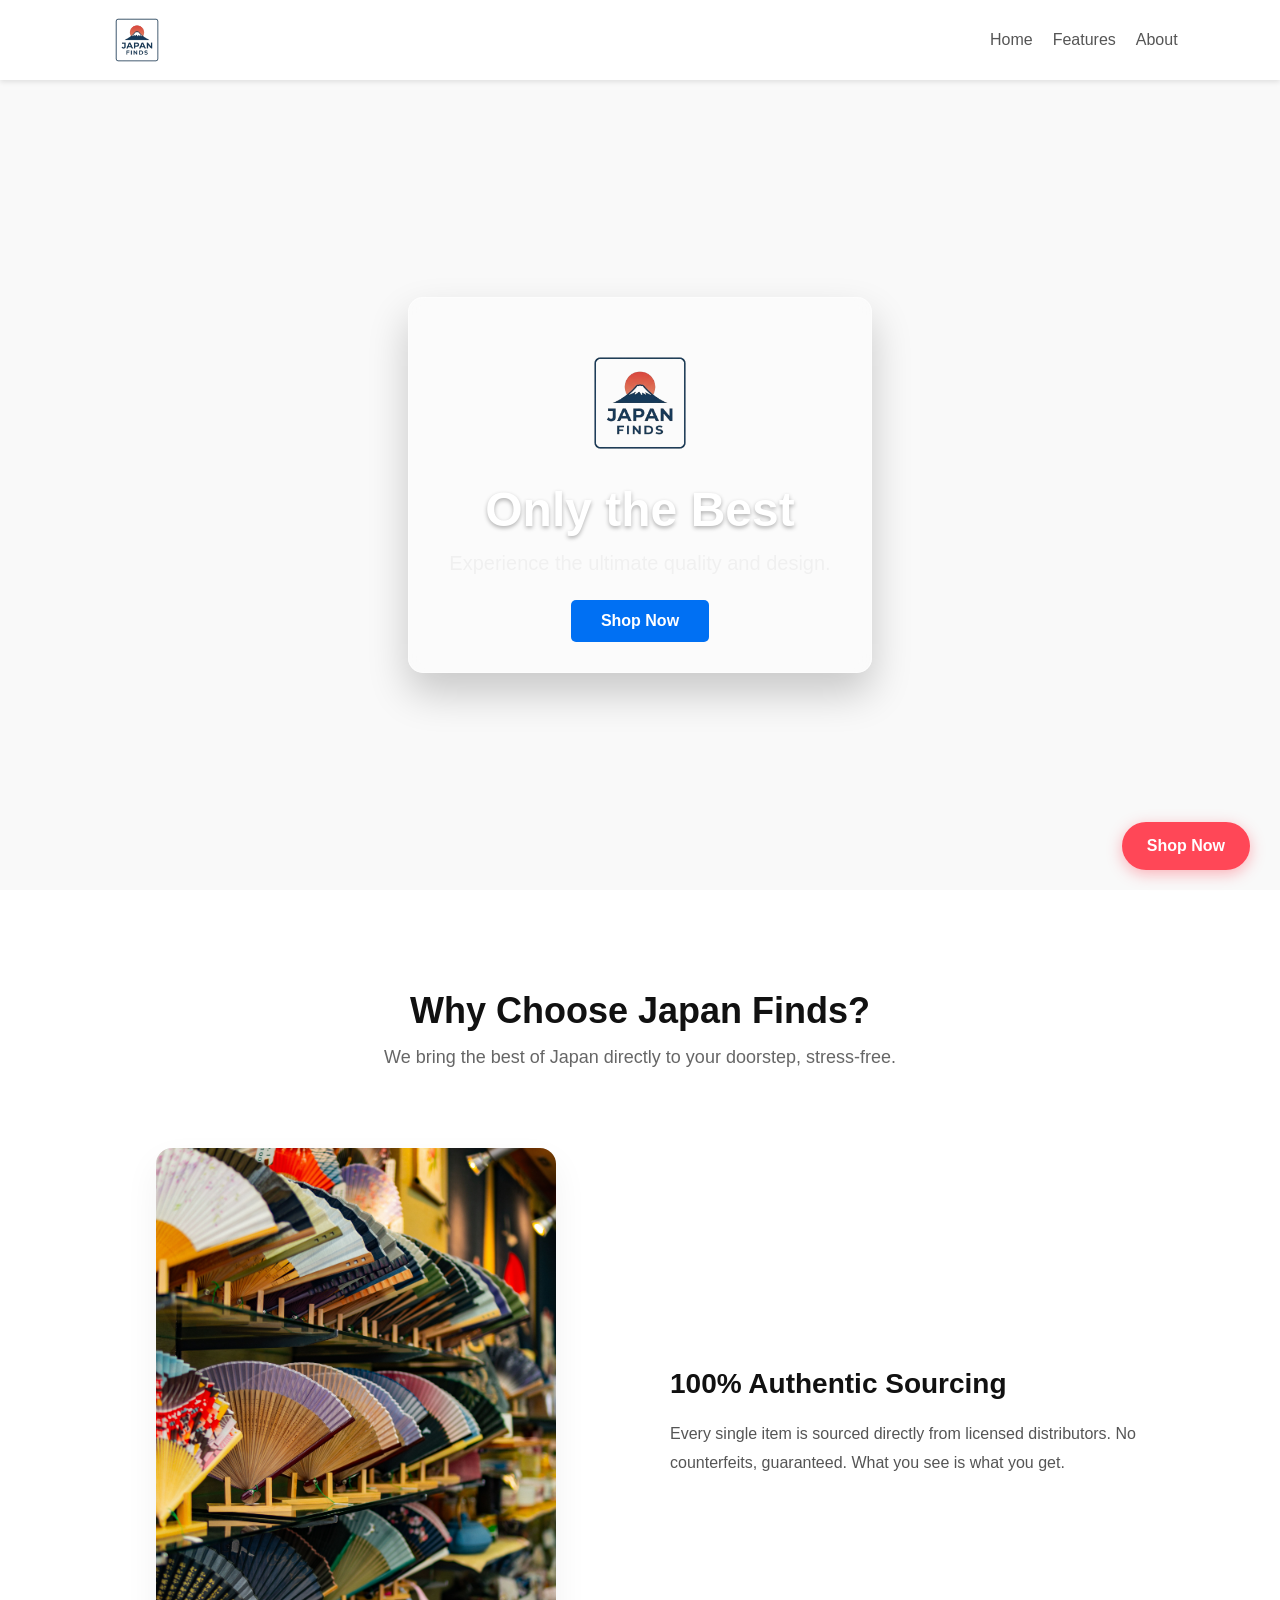
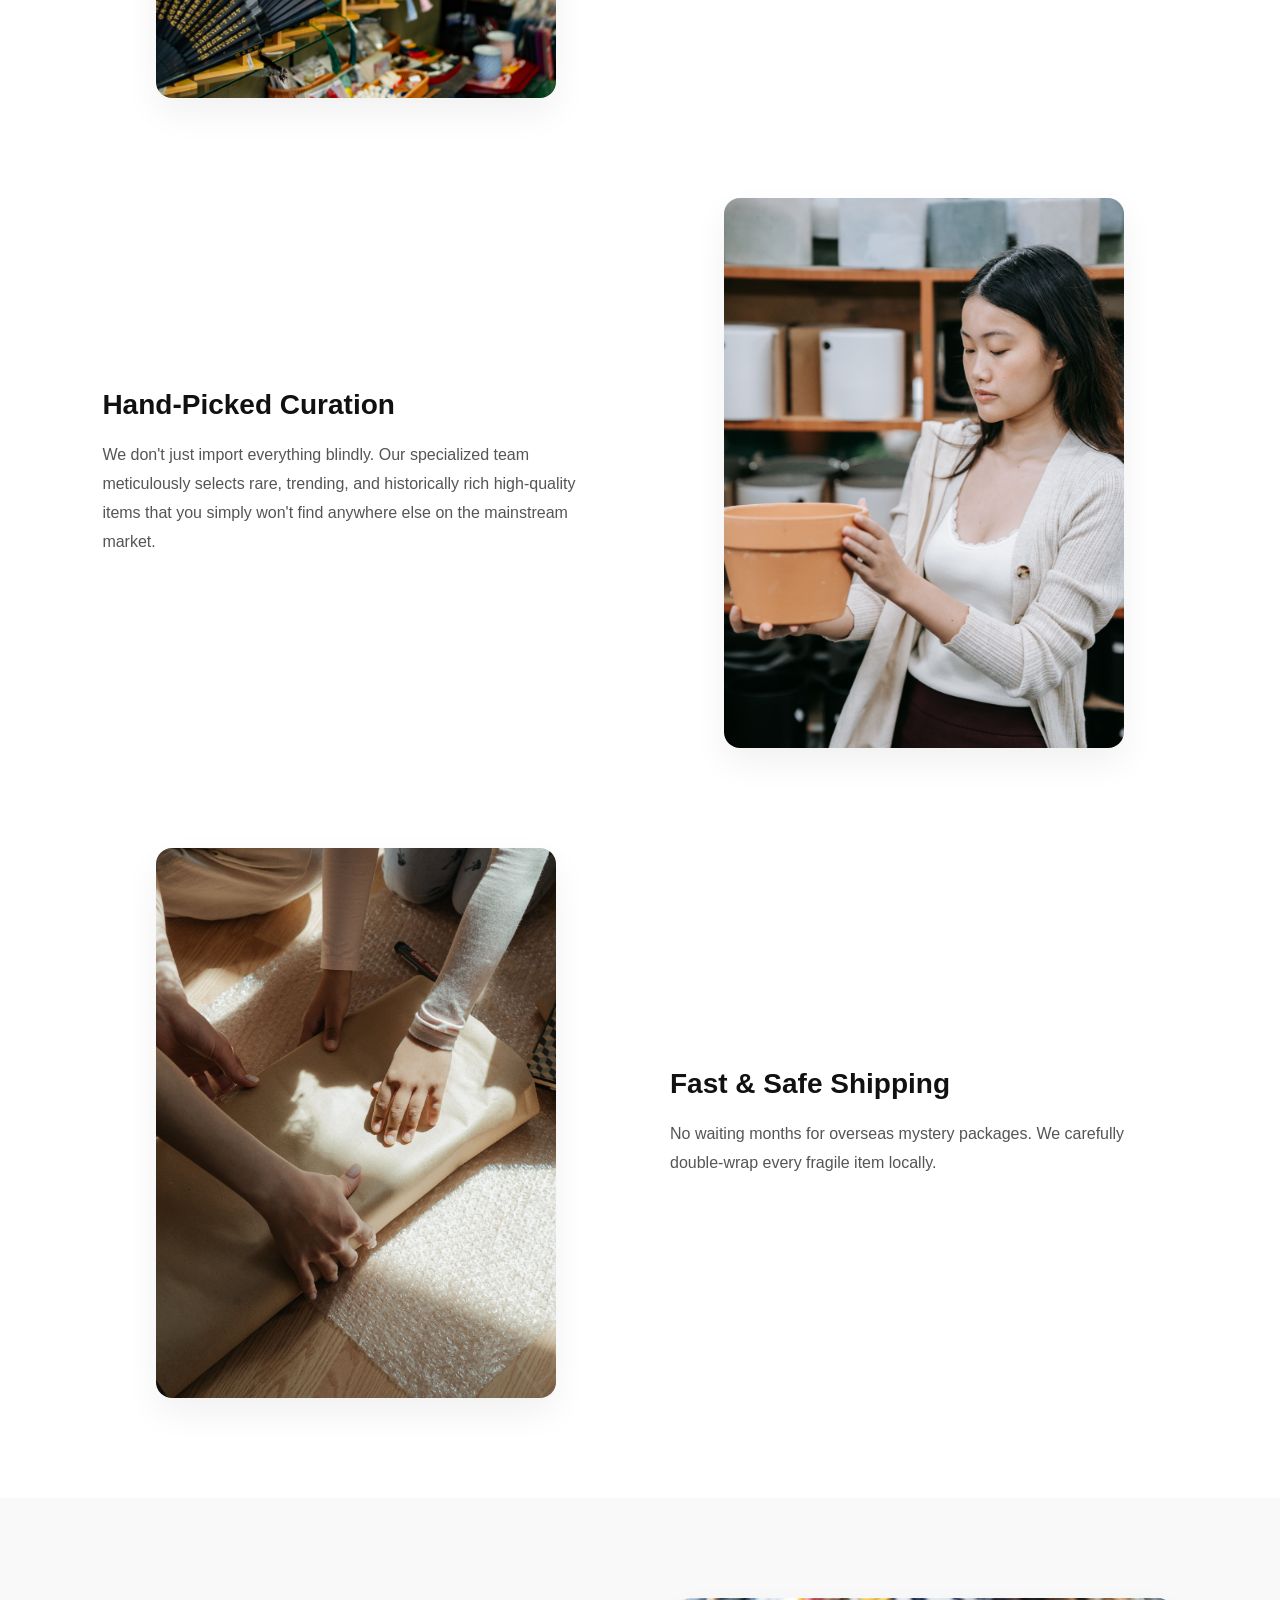
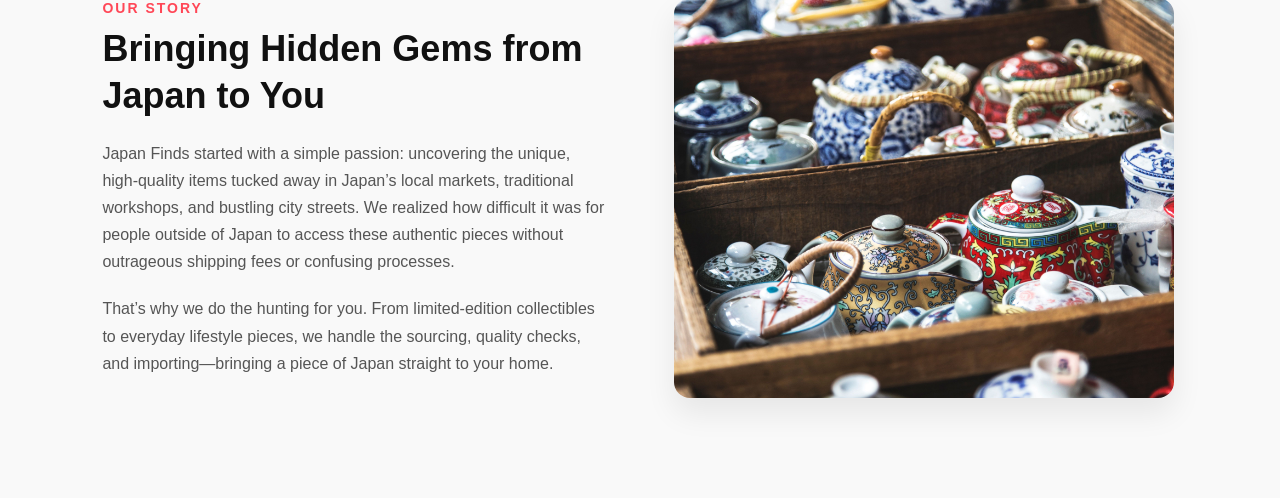
==== index.html @ 5e168fff "fixed index configuration" ====
<!DOCTYPE html>
<html lang="en">
<head>
    <meta charset="UTF-8">
    <meta name="viewport" content="width=device-width, initial-scale=1.0">
    <title>Japan FInds</title>
    <link rel="stylesheet" href="yelah.css">
</head>
<body>

    <header class="navbar">
        <div class="logo"><img src="Images/JapanFindsLogo.png" alt="Japan Finds Logo"></div>
        <nav>
            <ul class="nav-links">
                <li><a href="#home">Home</a></li>
                <li><a href="#features">Features</a></li>
                <li><a href="#about">About</a></li>
            </ul>
        </nav>
    </header>

    <section id="home" class="hero-section">
        <div class="hero-content">
            <img src="Images/JapanFindsLogo.png" class="hero-logo">

            <h1>Only the Best</h1>
            <p>Experience the ultimate quality and design.</p>
            <a class="hero-btn" href="https://www.facebook.com/profile.php?id=61590052696193&sk=photos">Shop Now</a>
        </div>
    </section>

    <!-- Why Choose Us Section -->
    <section class="features-section" id="features">
        <div class="section-header">
            <h2>Why Choose Japan Finds?</h2>
            <p>We bring the best of Japan directly to your doorstep, stress-free.</p>
        </div>

        <div class="features-container">
            <div class="feature-row">
                <div class="feature-image-box">
                    <img src="Images/AuthenticSource.jpg" alt="100% Authentic Products" class="feature-img">
                </div>
                <div class="feature-text-box">
                    <h3>100% Authentic Sourcing</h3>
                    <p>Every single item is sourced directly from licensed distributors. No counterfeits, guaranteed. What you see is what you get.</p>
                </div>
            </div>

            <div class="feature-row">
                <div class="feature-image-box">
                    <img src="Images/HandPicked.jpg" alt="Hand-Picked Curation" class="feature-img">
                </div>
                <div class="feature-text-box">
                    <h3>Hand-Picked Curation</h3>
                    <p>We don't just import everything blindly. Our specialized team meticulously selects rare, trending, and historically rich high-quality items that you simply won't find anywhere else on the mainstream market.</p>
                </div>
            </div>

            <div class="feature-row">
                <div class="feature-image-box">
                    <img src="Images/DoubleWrap.jpg" alt="Fast & Safe Shipping" class="feature-img">
                </div>
                <div class="feature-text-box">
                    <h3>Fast & Safe Shipping</h3>
                    <p>No waiting months for overseas mystery packages. We carefully double-wrap every fragile item locally.</p>
                </div>
            </div>
        </div>
    </section>
    
    <section class="about-section" id="about">
        <div class="about-container">
            
            <div class="about-text">
                <span>Our Story</span>
                <h2>Bringing Hidden Gems from Japan to You</h2>
                <p>
                    Japan Finds started with a simple passion: uncovering the unique, high-quality items tucked away in Japan’s local markets, traditional workshops, and bustling city streets. We realized how difficult it was for people outside of Japan to access these authentic pieces without outrageous shipping fees or confusing processes.
                </p>
                <p>
                    That’s why we do the hunting for you. From limited-edition collectibles to everyday lifestyle pieces, we handle the sourcing, quality checks, and importing—bringing a piece of Japan straight to your home.
                </p>
            </div>

            <div class="about-image-box">
                <img src="Images/OurStory.jpg" alt="Sourcing products in Japan" class="about-img">
            </div>

        </div>
    </section>

    <a class="floating-btn" href="https://www.facebook.com/profile.php?id=61590052696193&sk=photos">Shop Now</a>

</body>
</html>
---- yelah.css ----
/* Base Resets */
* {
    margin: 0;
    padding: 0;
    box-sizing: border-box;
    font-family: 'Segoe UI', Tahoma, Geneva, Verdana, sans-serif;
    scroll-behavior: smooth;
}

body {
    background-color: #f9f9f9;
    color: #333;
}

/* 1. Header Navigation */
.navbar {
    display: flex;
    justify-content: space-between;
    align-items: center;
    padding: 5px 8%;
    background-color: #ffffff;
    box-shadow: 0 2px 5px rgba(0,0,0,0.1);
    position: sticky;
    top: 0;
    z-index: 1000;
}

.logo img {
    height: 70px;
    width: auto;
    display: block;
}

.nav-links {
    list-style: none;
    display: flex;
    gap: 20px;
}

.nav-links a {
    text-decoration: none;
    color: #555;
    font-weight: 500;
    transition: color 0.3s;
}

.nav-links a:hover {
    color: #0070f3;
}

/* 2. Hero Section (Huge Product Photo) */
.hero-section {
    height: 90vh;
    background-size: cover;
    background-position: center;
    background-repeat: no-repeat;
    display: flex;
    justify-content: center;
    align-items: center;
    text-align: center;
    border-top: 5px 8% #1d3a55;
    color: #fff;
    
    /* 1. Link the animation name, set total duration (e.g., 12 seconds), and make it loop infinitely */
    animation: heroCarousel 12s infinite; 
}

.hero-content {
    background-color: rgba(255, 255, 255, 0.329); /* White with 15% opacity */
    backdrop-filter: blur(8px);                  /* Frosts the image behind the card */
    -webkit-backdrop-filter: blur(8px); 
    
    padding: 30px 40px;
    border: 1px solid rgba(255, 255, 255, 0.562); /* Subtle border highlight */
    border-radius: 15px;

    max-width: 650px;
    margin: 0 auto;
    z-index: 5;
    box-shadow: 0 20px 40px rgba(0, 0, 0, 0.2);
}

/* Controlling the Logo size inside the box */
.hero-logo {
    max-width: 150px; /* Adjust this to size your logo file perfectly */
    height: auto;
    margin-bottom: 20px;
    display: inline-block;
    margin-top: 0px;
    margin-bottom: 0px;
}

/* Typography styles inside the card */
.hero-content h1 {
    font-size: 42px;
    color: #ffffff; 
    margin-bottom: 15px;
    text-shadow: 0 2px 4px rgba(0,0,0,0.3);
}

.hero-content p {
    font-size: 18px;
    color: #f0f0f0;
    margin-bottom: 30px;
}

/* 2. Define the Carousel Animation Frames */
@keyframes heroCarousel {
    0%, 30% {
        background-image: url(Images/MainImage1.jpg);
    }
    
    35%, 65% {
        background-image: url(Images/MainImage2.jpg);
    }
    
    70%, 100% {
        background-image: url(Images/MainImage3.jpg);
    }
}

.hero-content h1 {
    font-size: 48px;
    margin-bottom: 15px;
}

.hero-content p {
    font-size: 20px;
    margin-bottom: 25px;
}

.hero-btn {
    display: inline-block;
    padding: 12px 30px;
    background-color: #0070f3;
    color: #fff;
    text-decoration: none;
    border-radius: 5px;
    font-weight: bold;
    transition: background 0.3s;
}

.hero-btn:hover {
    background-color: #0051b3;
}

/* 3. Persistent Floating Button */
.floating-btn {
    position: fixed;
    bottom: 30px;
    right: 30px;
    background-color: #ff4757;
    color: white;
    padding: 15px 25px;
    border-radius: 50px;
    text-decoration: none;
    font-weight: bold;
    box-shadow: 0 4px 15px rgba(255, 71, 87, 0.4);
    z-index: 9999; /* Ensures it stays on top of everything else */
    transition: transform 0.2s, background-color 0.3s;
}

.floating-btn:hover {
    background-color: #ff2a3b;
    transform: scale(1.05); /* Slight pop effect on hover */
}

/* Dummy content spacing for testing the scroll */
.content-section {
    padding: 60px 8%;
    text-align: center;
}

.spacer {
    height: 600px; /* Forces page length to test scrolling */
}

/* 4. Why Choose Us Section */
.features-section {
    padding: 100px 8%;
    background-color: #ffffff;
}

.section-header {
    text-align: center;
    margin-bottom: 80px;
}

.section-header h2 {
    font-size: 36px;
    color: #111;
    margin-bottom: 15px;
}

.section-header p {
    color: #666;
    font-size: 18px;
}

/* Container holds the rows stacked vertically */
.features-container {
    display: flex;
    flex-direction: column;
    gap: 100px; /* Large space between each feature block */
    max-width: 1100px;
    margin: 0 auto;
}

/* Individual Feature Row Setup */
.feature-row {
    display: flex;
    align-items: center; /* Centers text vertically next to your image */
    justify-content: space-between;
    gap: 60px;
}

/* MAGIC INGREDIENT: Reverses the direction of the SECOND row automatically */
.feature-row:nth-child(even) {
    flex-direction: row-reverse;
}

/* Box sizes */
.feature-image-box, .feature-text-box {
    flex: 1;
}

/* Specific styling for your vertical image dimensions */
.feature-img {
    width: 100%;
    max-width: 400px;  /* Keeps the portrait image from getting overly massive */
    height: 550px;     /* Set a tall height to optimize vertical images */
    object-fit: cover; /* Keeps image ratios perfect without squishing */
    border-radius: 16px;
    box-shadow: 0 15px 35px rgba(0,0,0,0.06);
    display: block;
    margin: 0 auto;
}

/* Text Content within rows */
.feature-text-box h3 {
    font-size: 28px;
    color: #111;
    margin-bottom: 20px;
}

.feature-text-box p {
    color: #555;
    font-size: 16px;
    line-height: 1.8;
}

/* Mobile Responsiveness: Stacks nicely on phones */
@media (max-width: 768px) {
    .feature-row, .feature-row:nth-child(even) {
        flex-direction: column; /* Force everything to stack linearly on mobile */
        gap: 30px;
        text-align: center;
    }
    
    .feature-img {
        height: 400px; /* Scales down image height slightly on mobile screen frames */
    }
}

/* 5. About Section */
.about-section {
    padding: 100px 8%;
    background-color: #f9f9f9; /* Slightly off-white to contrast against the features section */
}

.about-container {
    display: flex;
    align-items: center;
    justify-content: space-between;
    gap: 60px;
    max-width: 1200px;
    margin: 0 auto;
}

/* Text Column Configuration */
.about-text {
    flex: 1;
    text-align: left;
}

.about-text span {
    font-size: 14px;
    text-transform: uppercase;
    letter-spacing: 2px;
    color: #ff4757; /* Matches the vibrant red color accent of the floating button */
    font-weight: bold;
    display: inline-block;
    margin-bottom: 10px;
}

.about-text h2 {
    font-size: 36px;
    color: #111;
    margin-bottom: 20px;
    line-height: 1.3;
}

.about-text p {
    color: #555;
    font-size: 16px;
    line-height: 1.7;
    margin-bottom: 20px;
}

/* Image Column Configuration */
.about-image-box {
    flex: 1;
    display: flex;
    justify-content: center;
}

.about-img {
    width: 100%;
    max-width: 500px;
    height: 400px;
    object-fit: cover; /* Crops the image neatly without distorting it */
    border-radius: 16px;
    box-shadow: 0 15px 30px rgba(0, 0, 0, 0.08);
}

/* Mobile Responsiveness: Stacks columns on smaller screens */
@media (max-width: 768px) {
    .about-container {
        flex-direction: column-reverse; /* Puts text on top, image on bottom for mobile */
        gap: 40px;
    }
    
    .about-text {
        text-align: center;
    }
    
    .about-img {
        height: 300px;
    }
}
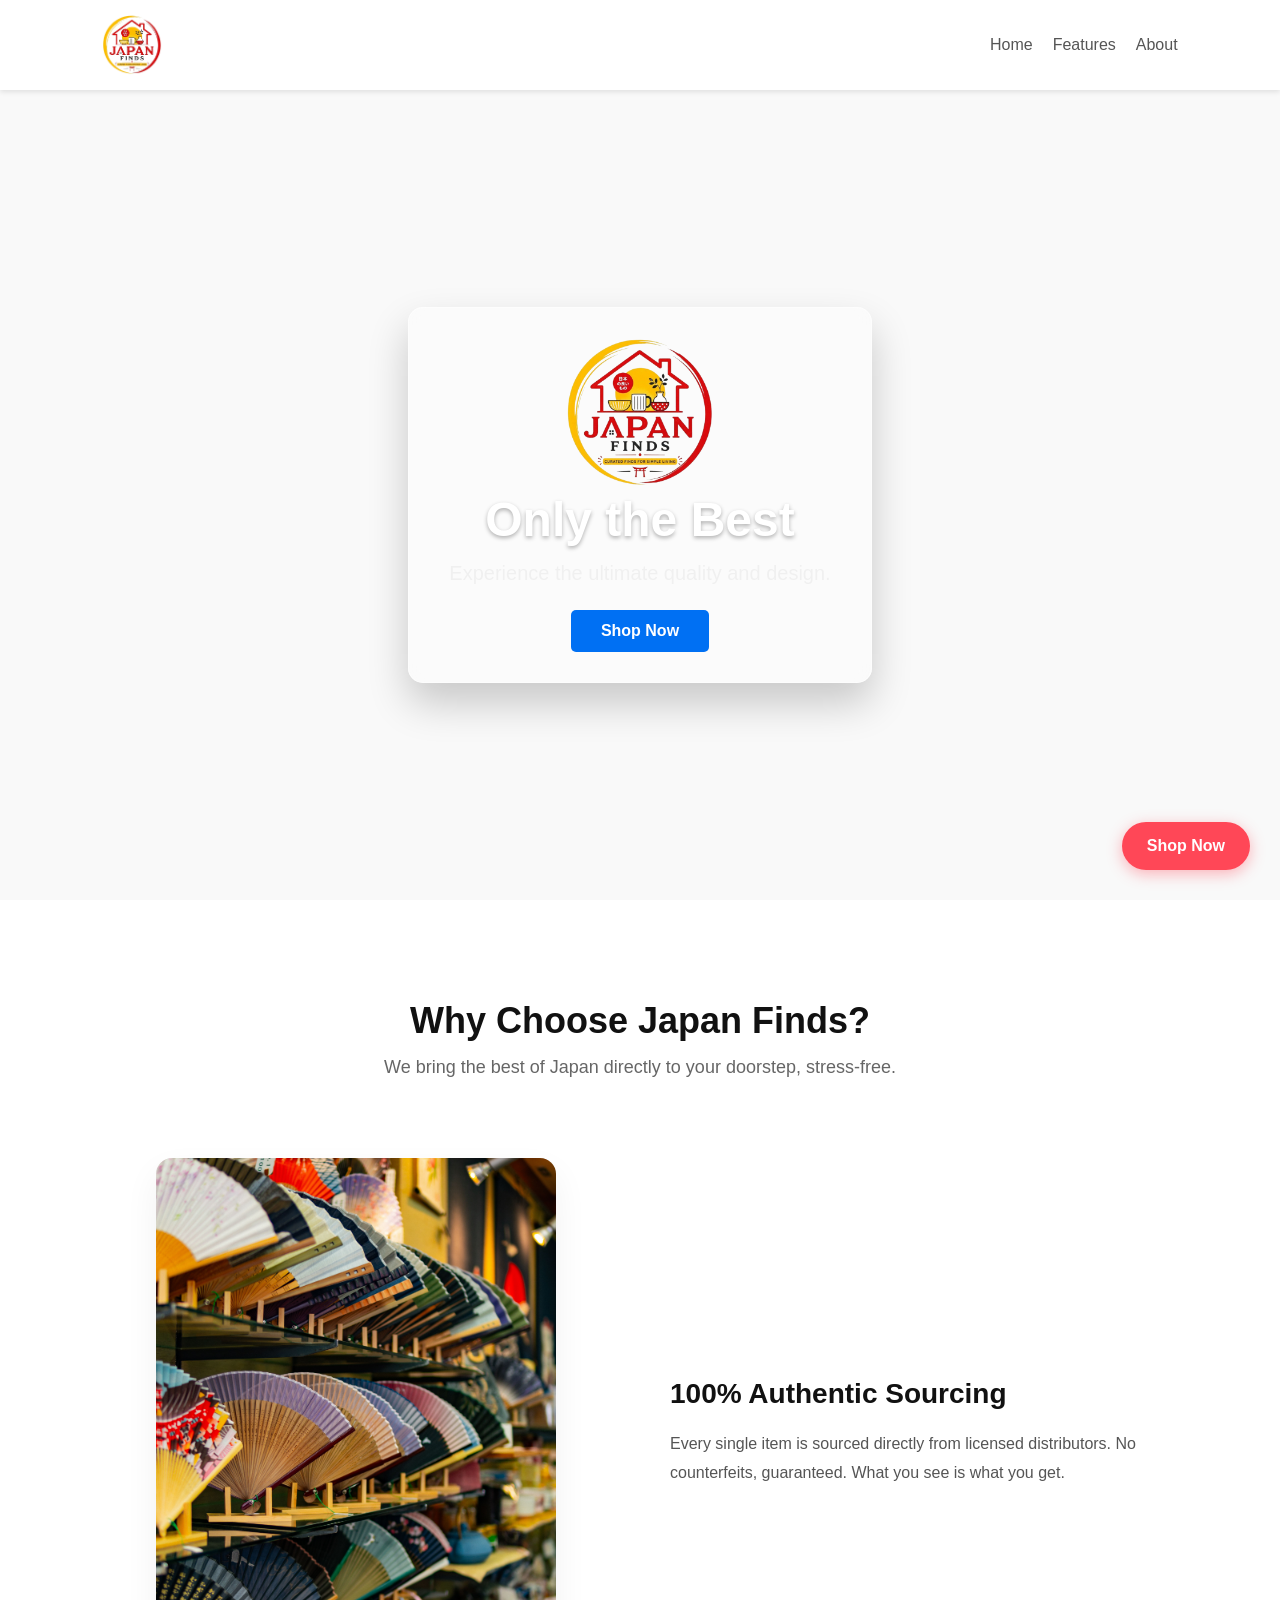
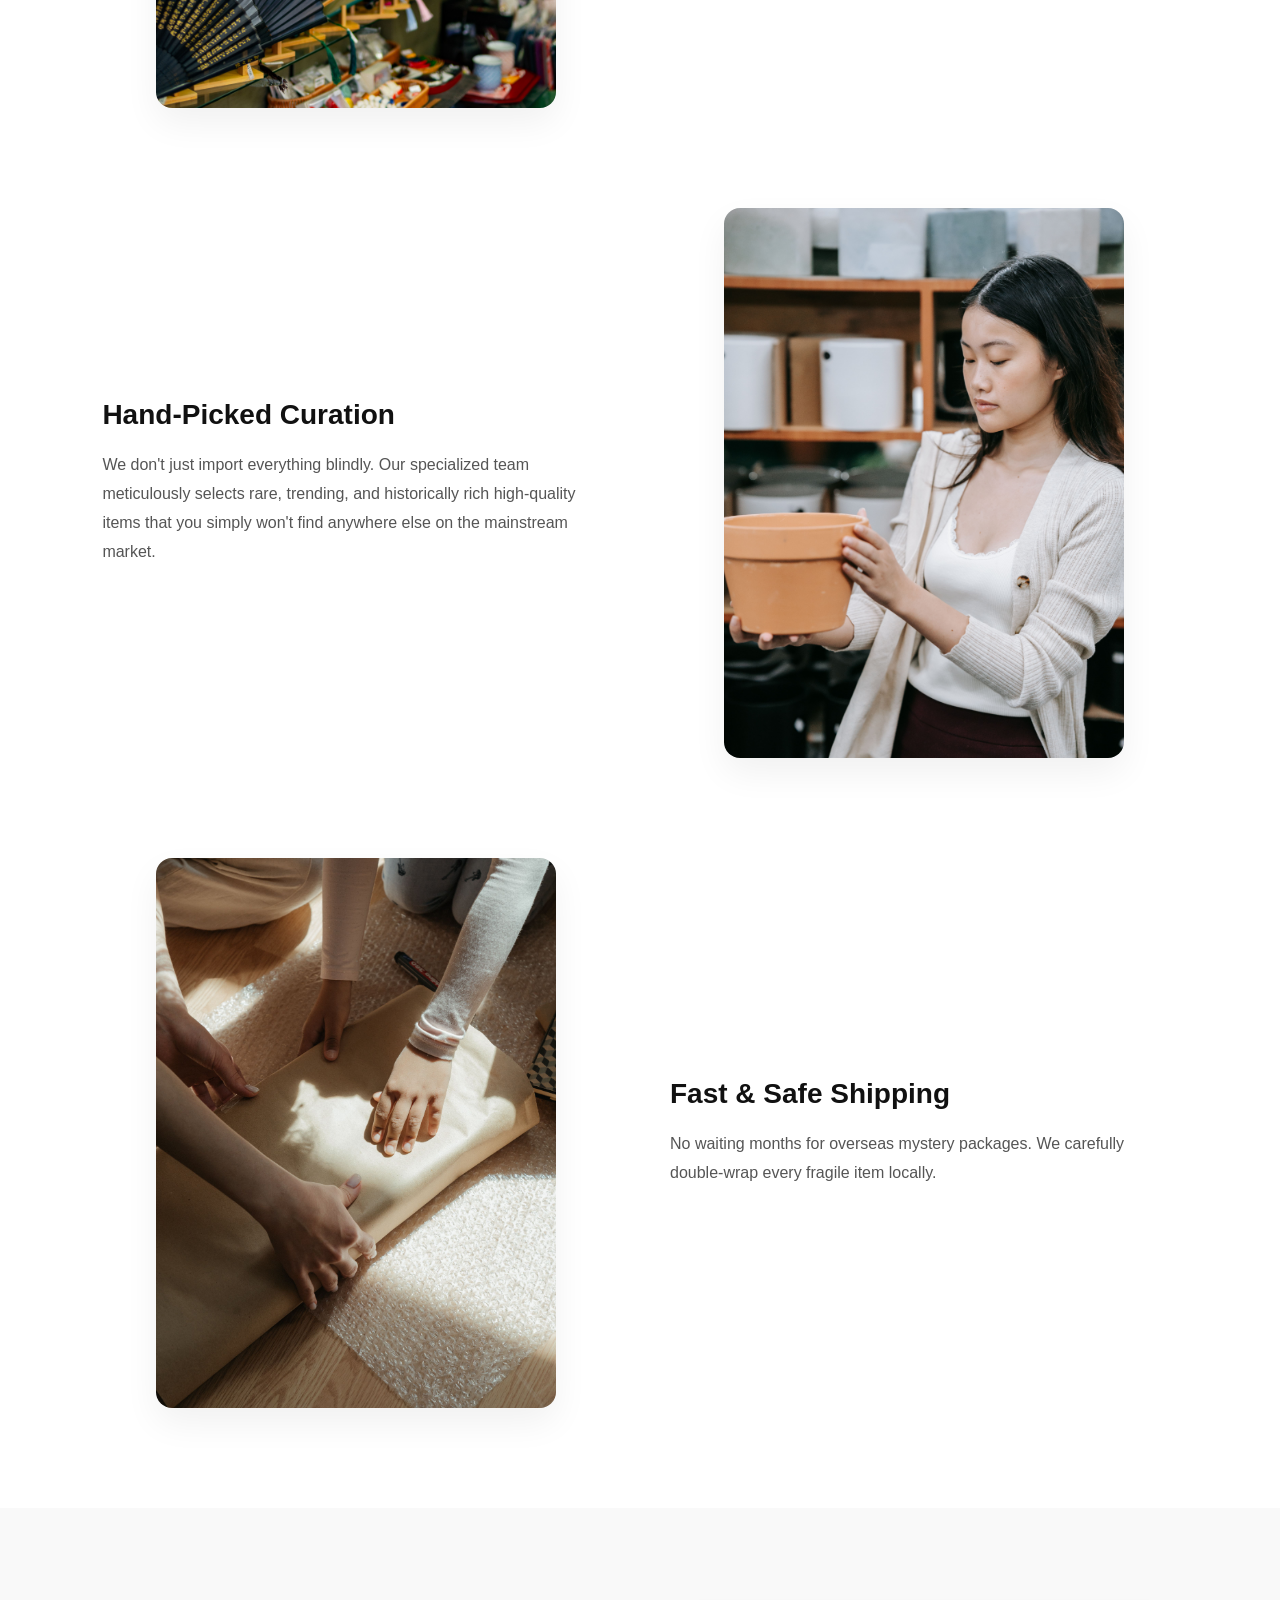
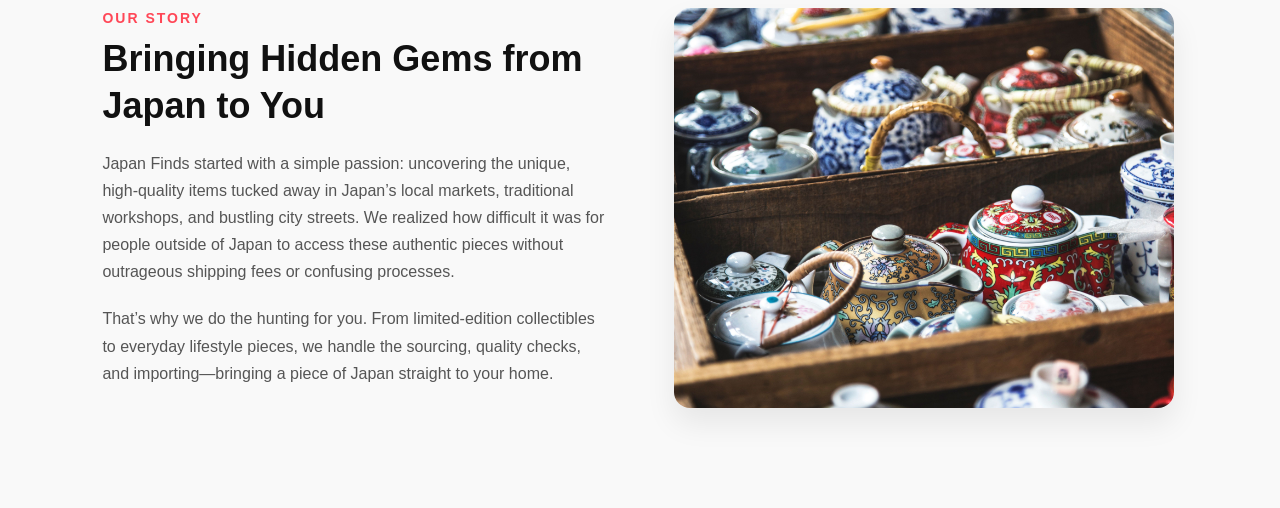
==== commit cc0994f0: "Fixed favicon" ====
--- a/index.html
+++ b/index.html
@@ -3,7 +3,8 @@
 <head>
     <meta charset="UTF-8">
     <meta name="viewport" content="width=device-width, initial-scale=1.0">
-    <title>Japan FInds</title>
+    <title>Japan Finds</title>
+    <link rel="icon" type="image/x-icon" href="Images/JapanFindsLogo.png">
     <link rel="stylesheet" href="yelah.css">
 </head>
 <body>
--- a/yelah.css
+++ b/yelah.css
@@ -26,9 +26,11 @@
 }
 
 .logo img {
-    height: 70px;
+    height: 60px;
     width: auto;
     display: block;
+    margin-top: 10px;
+    margin-bottom: 10px;
 }
 
 .nav-links {
